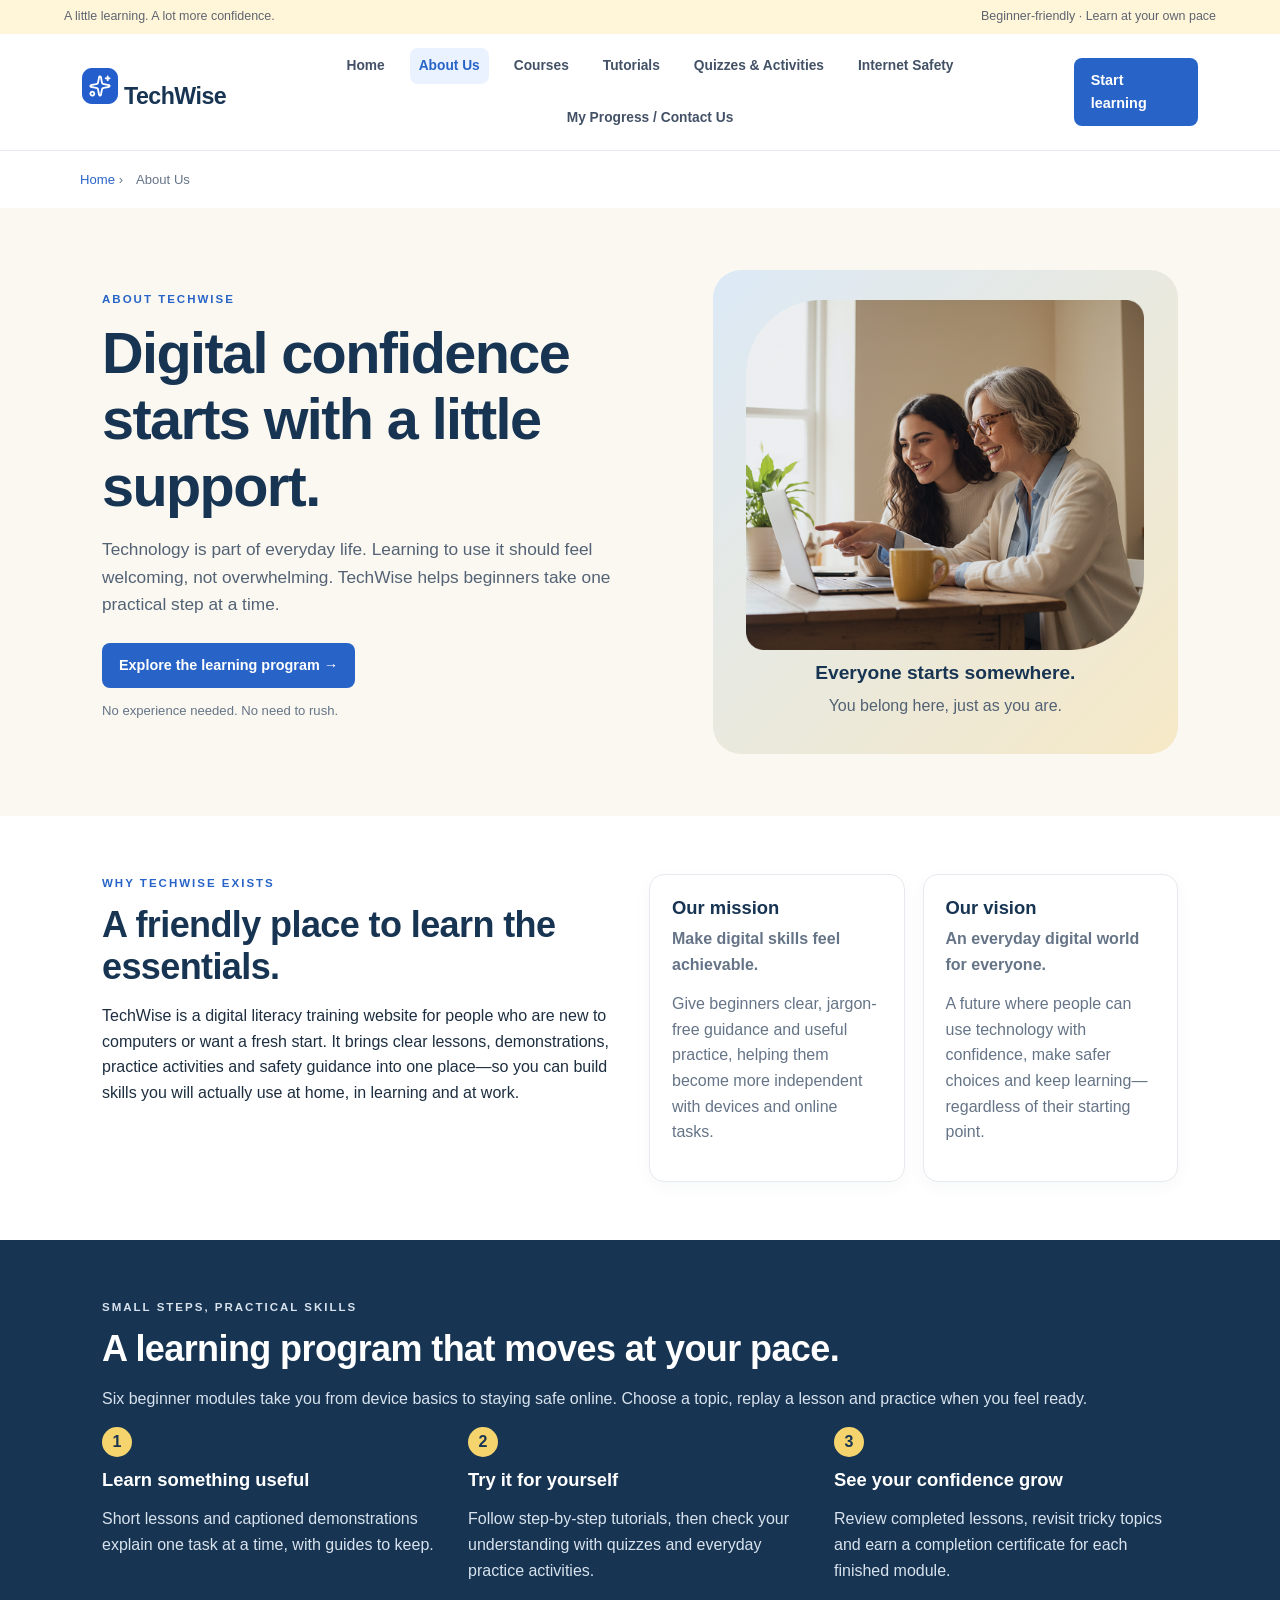
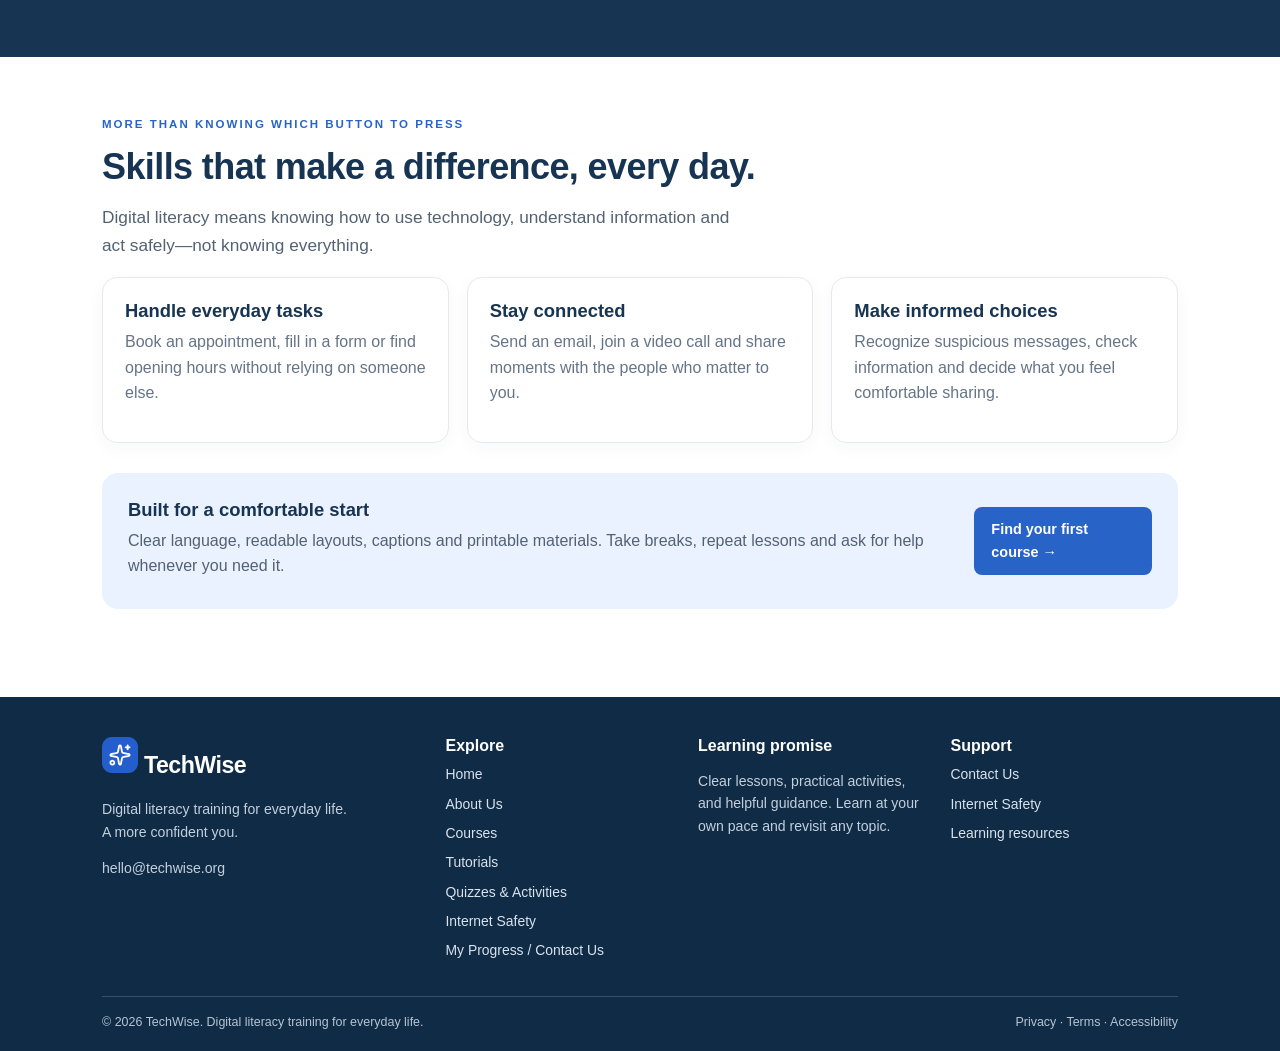
==== about.html @ 16491b6c "updated and added more html pages, and additional images" ====
<!DOCTYPE html>
<html lang="en">
	<head>
		<meta charset="utf-8"/>
		<meta content="width=device-width, initial-scale=1.0" name="viewport"/>
		<title>
			About Us | TechWise
		</title>
		<link href="styles.css" rel="stylesheet"/>
	</head>
	<body>
		<div class="topline">
			<span>
				A little learning. A lot more confidence.
			</span>
			<span>
				Beginner-friendly &middot; Learn at your own pace
			</span>
		</div>
		<header>
			<div class="navwrap">
				<a class="brand" href="index.html">
					<img src="images/techwise-logo.png" alt="TechWise Logo">
					TechWise
				</a>
				<nav>
					<a class="" href="index.html">
						Home
					</a>
					<a class="active" href="about.html">
						About Us
					</a>
					<a class="" href="courses.html">
						Courses
					</a>
					<a class="" href="tutorials.html">
						Tutorials
					</a>
					<a class="" href="quizzes.html">
						Quizzes &amp; Activities
					</a>
					<a class="" href="safety.html">
						Internet Safety
					</a>
					<a class="" href="progress.html">
						My Progress / Contact Us
					</a>
				</nav>
				<a class="nav-cta" href="courses.html">
					Start learning
				</a>
			</div>
		</header>
		<main>
			<div class="container breadcrumb">
				<a href="index.html">
					Home
				</a>
				&rsaquo;　About Us
			</div>
			<section class="hero">
				<div class="container hero-grid">
					<div>
						<p class="eyebrow">
							About TechWise
						</p>
						<h1>
							Digital confidence starts with a little support.
						</h1>
						<p class="lead">
							Technology is part of everyday life. Learning to use it should feel welcoming, not overwhelming. TechWise helps beginners take one practical step at a time.
						</p>
						<div class="actions">
							<a class="btn" href="courses.html">
								Explore the learning program &rarr;
							</a>
						</div>
						<p class="note">
							No experience needed. No need to rush.
						</p>
					</div>
					<div class="hero-art">
						<div>
							<img src="images/learner1.png" alt="Image of a learner" height="350px">
							<strong>
								Everyone starts somewhere.
							</strong>
							<p>
								You belong here, just as you are.
							</p>
						</div>
					</div>
				</div>
			</section>
			<section class="section">
				<div class="container grid two">
					<div>
						<p class="eyebrow">
							Why TechWise exists
						</p>
						<h2>
							A friendly place to learn the essentials.
						</h2>
						<p>
							TechWise is a digital literacy training website for people who are new to computers or want a fresh start. It brings clear lessons, demonstrations, practice activities and safety guidance into one place&mdash;so you can build skills you will actually use at home, in learning and at work.
						</p>
					</div>
					<div class="grid two">
						<div class="card">
							<h3>
								Our mission
							</h3>
							<p>
								<strong>
									Make digital skills feel achievable.
								</strong>
							</p>
							<p>
								Give beginners clear, jargon-free guidance and useful practice, helping them become more independent with devices and online tasks.
							</p>
						</div>
						<div class="card">
							<h3>
								Our vision
							</h3>
							<p>
								<strong>
									An everyday digital world for everyone.
								</strong>
							</p>
							<p>
								A future where people can use technology with confidence, make safer choices and keep learning&mdash;regardless of their starting point.
							</p>
						</div>
					</div>
				</div>
			</section>
			<section class="section navy">
				<div class="container">
					<p class="eyebrow">
						Small steps, practical skills
					</p>
					<h2>
						A learning program that moves at your pace.
					</h2>
					<p>
						Six beginner modules take you from device basics to staying safe online. Choose a topic, replay a lesson and practice when you feel ready.
					</p>
					<div class="steps">
						<div>
							<div class="step-number">
								1
							</div>
							<h3>
								Learn something useful
							</h3>
							<p>
								Short lessons and captioned demonstrations explain one task at a time, with guides to keep.
							</p>
						</div>
						<div>
							<div class="step-number">
								2
							</div>
							<h3>
								Try it for yourself
							</h3>
							<p>
								Follow step-by-step tutorials, then check your understanding with quizzes and everyday practice activities.
							</p>
						</div>
						<div>
							<div class="step-number">
								3
							</div>
							<h3>
								See your confidence grow
							</h3>
							<p>
								Review completed lessons, revisit tricky topics and earn a completion certificate for each finished module.
							</p>
						</div>
					</div>
				</div>
			</section>
			<section class="section">
				<div class="container">
					<p class="eyebrow">
						More than knowing which button to press
					</p>
					<h2>
						Skills that make a difference, every day.
					</h2>
					<p class="lead">
						Digital literacy means knowing how to use technology, understand information and act safely&mdash;not knowing everything.
					</p>
					<div class="grid">
						<div class="card">
							<h3>
								Handle everyday tasks
							</h3>
							<p>
								Book an appointment, fill in a form or find opening hours without relying on someone else.
							</p>
						</div>
						<div class="card">
							<h3>
								Stay connected
							</h3>
							<p>
								Send an email, join a video call and share moments with the people who matter to you.
							</p>
						</div>
						<div class="card">
							<h3>
								Make informed choices
							</h3>
							<p>
								Recognize suspicious messages, check information and decide what you feel comfortable sharing.
							</p>
						</div>
					</div>
					<div class="callout">
						<div>
							<h3>
								Built for a comfortable start
							</h3>
							<p>
								Clear language, readable layouts, captions and printable materials. Take breaks, repeat lessons and ask for help whenever you need it.
							</p>
						</div>
						<a class="btn" href="courses.html">
							Find your first course &rarr;
						</a>
					</div>
				</div>
			</section>
		</main>
		<footer>
			<div class="container">
				<div class="footer-grid">
					<div>
						<div class="brand">
							<img src="images/techwise-logo.png" alt="TechWise Logo">
							TechWise
						</div>
						<p>
							Digital literacy training for everyday life.
							<br/>
							A more confident you.
						</p>
						<p>
							hello@techwise.org
						</p>
					</div>
					<div>
						<h3>
							Explore
						</h3>
						<a href="index.html">
							Home
						</a>
						<a href="about.html">
							About Us
						</a>
						<a href="courses.html">
							Courses
						</a>
						<a href="tutorials.html">
							Tutorials
						</a>
						<a href="quizzes.html">
							Quizzes &amp; Activities
						</a>
						<a href="safety.html">
							Internet Safety
						</a>
						<a href="progress.html">
							My Progress / Contact Us
						</a>
					</div>
					<div>
						<h3>
							Learning promise
						</h3>
						<p>
							Clear lessons, practical activities, and helpful guidance. Learn at your own pace and revisit any topic.
						</p>
					</div>
					<div>
						<h3>
							Support
						</h3>
						<a href="progress.html#contact">
							Contact Us
						</a>
						<a href="safety.html">
							Internet Safety
						</a>
						<a href="tutorials.html">
							Learning resources
						</a>
					</div>
				</div>
				<div class="copyright">
					<span>
						&copy; 2026 TechWise. Digital literacy training for everyday life.
					</span>
					<span>
						Privacy &middot; Terms &middot; Accessibility
					</span>
				</div>
			</div>
		</footer>
	</body>
</html>
---- styles.css ----
:root {
	--navy:#173452;
	--blue:#2864c7;
	--blue2:#eaf2ff;
	--cream:#faf8f1;
	--ink:#1d2e40;
	--muted:#657487;
	--line:#e6e9ee;
	--white:#fff;
	--gold:#f5d46e;
}
* {
	box-sizing:border-box
}
html {
	scroll-behavior:smooth
}
body {
	margin:0;
	font-family:Arial,Helvetica,sans-serif;
	color:var(--ink);
	line-height:1.6;
	background:#fff
}
a {
	color:var(--blue);
	text-decoration:none
}
a:hover {
	text-decoration:underline
}
.topline {
	background:#fff5d9;
	padding:7px 5%;
	font-size:.78rem;
	color:#5e6570;
	display:flex;
	justify-content:space-between;
	gap:12px
}
header {
	background:#fff;
	border-bottom:1px solid var(--line);
	position:sticky;
	top:0;
	z-index:10
}
.navwrap {
	max-width:1160px;
	margin:auto;
	padding:14px 22px;
	display:flex;
	align-items:center;
	justify-content:space-between;
	gap:22px
}
.brand {
	font-size:1.45rem;
	font-weight:800;
	color:var(--navy);
	letter-spacing:-.5px;
	white-space:nowrap
}
.brand span {
	display:inline-grid;
	place-items:center;
	background:var(--blue2);
	color:var(--blue);
	width:30px;
	height:30px;
	border-radius:9px;
	margin-right:7px;
	font-size:1rem
}
nav {
	display:flex;
	align-items:center;
	justify-content:center;
	gap:16px;
	flex-wrap:wrap
}
nav a {
	font-size:.86rem;
	color:#435166;
	font-weight:600;
	padding:7px 9px;
	border-radius:8px
}
nav a.active,nav a:hover {
	background:var(--blue2);
	color:var(--blue);
	text-decoration:none
}
.nav-cta,.btn {
	display:inline-block;
	background:var(--blue);
	color:white;
	padding:11px 17px;
	border-radius:8px;
	font-weight:700;
	font-size:.9rem;
	border:0;
	cursor:pointer
}
.nav-cta:hover,.btn:hover {
	background:#1d4fa5;
	color:white;
	text-decoration:none
}
.btn.secondary {
	background:#fff;
	color:var(--blue);
	border:1px solid #d8e2f4
}
.btn.light {
	background:var(--blue2);
	color:var(--blue)
}
.container {
	max-width:1120px;
	margin:auto;
	padding:0 22px
}
.hero {
	background:var(--cream);
	padding:62px 0
}
.hero-grid {
	display:grid;
	grid-template-columns:1.1fr .9fr;
	gap:42px;
	align-items:center
}
.eyebrow {
	font-size:.72rem;
	letter-spacing:2px;
	text-transform:uppercase;
	color:var(--blue);
	font-weight:800;
	margin:0 0 12px
}
h1,h2,h3 {
	line-height:1.15;
	color:var(--navy);
	margin-top:0
}
h1 {
	font-size:clamp(2.25rem,5vw,3.6rem);
	letter-spacing:-1.6px;
	margin-bottom:15px
}
h2 {
	font-size:clamp(1.65rem,3vw,2.25rem);
	letter-spacing:-.6px;
	margin-bottom:12px
}
h3 {
	font-size:1.15rem;
	margin-bottom:8px
}
.lead {
	font-size:1.08rem;
	color:#536274;
	max-width:650px
}
.hero-art {
	min-height:280px;
	border-radius:28px;
	background:linear-gradient(135deg,#dce9f6,#f6e9c7);
	display:grid;
	place-items:center;
	padding:30px;
	text-align:center;
	position:relative;
	overflow:hidden
}
.hero-art .art-icon {
	font-size:5rem
}
.hero-art strong {
	display:block;
	font-size:1.2rem;
	color:var(--navy)
}
.hero-art p {
	margin:5px 0;
	color:#526174
}
.actions {
	display:flex;
	gap:12px;
	flex-wrap:wrap;
	margin-top:24px
}
.note {
	font-size:.82rem;
	color:var(--muted);
	margin-top:12px
}
.section {
	padding:58px 0
}
.section.cream {
	background:var(--cream)
}
.section.navy {
	background:var(--navy);
	color:white
}
.section.navy h2,.section.navy h3 {
	color:white
}
.section.navy p {
	color:#d8e3ee
}
.section-head {
	display:flex;
	justify-content:space-between;
	align-items:end;
	gap:24px;
	margin-bottom:26px
}
.section-head p {
	color:var(--muted);
	max-width:600px;
	margin:0
}
.grid {
	display:grid;
	grid-template-columns:repeat(3,1fr);
	gap:18px
}
.grid.two {
	grid-template-columns:repeat(2,1fr)
}
.card {
	border:1px solid var(--line);
	border-radius:15px;
	padding:22px;
	background:white;
	box-shadow:0 5px 18px rgba(25,48,75,.035)
}
.card p {
	color:var(--muted);
	margin:8px 0 14px
}
.card .icon {
	width:42px;
	height:42px;
	display:grid;
	place-items:center;
	background:var(--blue2);
	border-radius:12px;
	color:var(--blue);
	font-size:1.35rem;
	margin-bottom:15px
}
.tag {
	display:inline-block;
	background:#f1f5fb;
	color:#42618a;
	padding:5px 9px;
	border-radius:20px;
	font-size:.72rem;
	font-weight:700;
	margin:0 5px 8px 0
}
.meta {
	font-size:.8rem;
	color:var(--muted)
}
.checklist {
	padding-left:18px;
	color:#536274
}
.checklist li {
	margin:7px 0
}
.steps {
	display:grid;
	grid-template-columns:repeat(3,1fr);
	gap:22px
}
.step-number {
	background:var(--gold);
	color:var(--navy);
	width:30px;
	height:30px;
	border-radius:50%;
	display:grid;
	place-items:center;
	font-weight:800;
	margin-bottom:12px
}
.callout {
	background:var(--blue2);
	border-radius:16px;
	padding:26px;
	display:flex;
	justify-content:space-between;
	align-items:center;
	gap:20px;
	margin:30px 0
}
.callout p {
	margin:4px 0;
	color:#526174
}
.progressbar {
	height:9px;
	background:#e9edf3;
	border-radius:10px;
	overflow:hidden;
	margin:12px 0
}
.progressbar span {
	display:block;
	height:100%;
	background:var(--blue);
	border-radius:10px
}
footer {
	background:#102b46;
	color:#d9e3ec;
	padding:40px 0 18px
}
footer .brand {
	color:white
}
.footer-grid {
	display:grid;
	grid-template-columns:1.4fr 1fr 1fr 1fr;
	gap:25px
}
footer h3 {
	color:white;
	font-size:1rem
}
footer a {
	display:block;
	color:#d9e3ec;
	font-size:.87rem;
	margin:7px 0
}
footer p {
	color:#c3d0dc;
	font-size:.88rem
}
.copyright {
	border-top:1px solid #36506a;
	margin-top:28px;
	padding-top:16px;
	font-size:.78rem;
	color:#b6c4d2;
	display:flex;
	justify-content:space-between;
	gap:12px
}
.breadcrumb {
	font-size:.82rem;
	color:var(--muted);
	padding:18px 0
}
.breadcrumb a {
	color:var(--blue)
}
.form-grid {
	display:grid;
	grid-template-columns:1fr 1fr;
	gap:15px
}
label {
	display:block;
	font-weight:700;
	font-size:.88rem;
	margin-bottom:6px
}
input,select,textarea {
	width:100%;
	padding:12px;
	border:1px solid #d8dee8;
	border-radius:8px;
	font:inherit;
	background:white;
	color:var(--ink)
}
textarea {
	min-height:130px;
	resize:vertical
}
.form-field {
	margin-bottom:15px
}
.quiz-option {
	display:block;
	border:1px solid var(--line);
	padding:12px;
	border-radius:9px;
	margin:8px 0;
	cursor:pointer
}
.quiz-option:hover {
	background:var(--blue2)
}
.result {
	padding:14px;
	border-radius:10px;
	background:#f3f7fc;
	margin-top:14px;
	display:none
}
.table-wrap {
	overflow-x:auto
}
table {
	border-collapse:collapse;
	width:100%;
	background:white;
	border:1px solid var(--line);
	border-radius:12px;
	overflow:hidden
}
th,td {
	text-align:left;
	padding:13px 15px;
	border-bottom:1px solid var(--line);
	font-size:.9rem
}
th {
	background:#f1f5fb;
	color:var(--navy)
}
.badge {
	display:inline-block;
	padding:4px 9px;
	border-radius:20px;
	background:#eaf6ef;
	color:#247348;
	font-size:.75rem;
	font-weight:700
}
.safety {
	border-left:4px solid var(--blue);
	padding:12px 16px;
	background:#f5f8fc;
	border-radius:0 10px 10px 0;
	margin:12px 0
}
details {
	border-bottom:1px solid var(--line);
	padding:15px 0
}
summary {
	font-weight:700;
	color:var(--navy);
	cursor:pointer
}
@media(max-width:900px) {
	.navwrap {
		align-items:flex-start;
		flex-wrap:wrap
	}
	nav {
		order:3;
		width:100%;
		justify-content:flex-start
	}
	.hero-grid {
		grid-template-columns:1fr
	}
	.grid {
		grid-template-columns:repeat(2,1fr)
	}
	.footer-grid {
		grid-template-columns:repeat(2,1fr)
	}
}
@media(max-width:600px) {
	.topline {
		display:block
	}
	.grid,.grid.two,.steps,.form-grid {
		grid-template-columns:1fr
	}
	.section-head,.callout {
		display:block
	}
	.callout .btn {
		margin-top:12px
	}
	.footer-grid {
		grid-template-columns:1fr 1fr
	}
	.copyright {
		display:block
	}
	.hero {
		padding:42px 0
	}
	.navwrap {
		padding:12px 16px
	}
	.container {
		padding:0 16px
	}
}
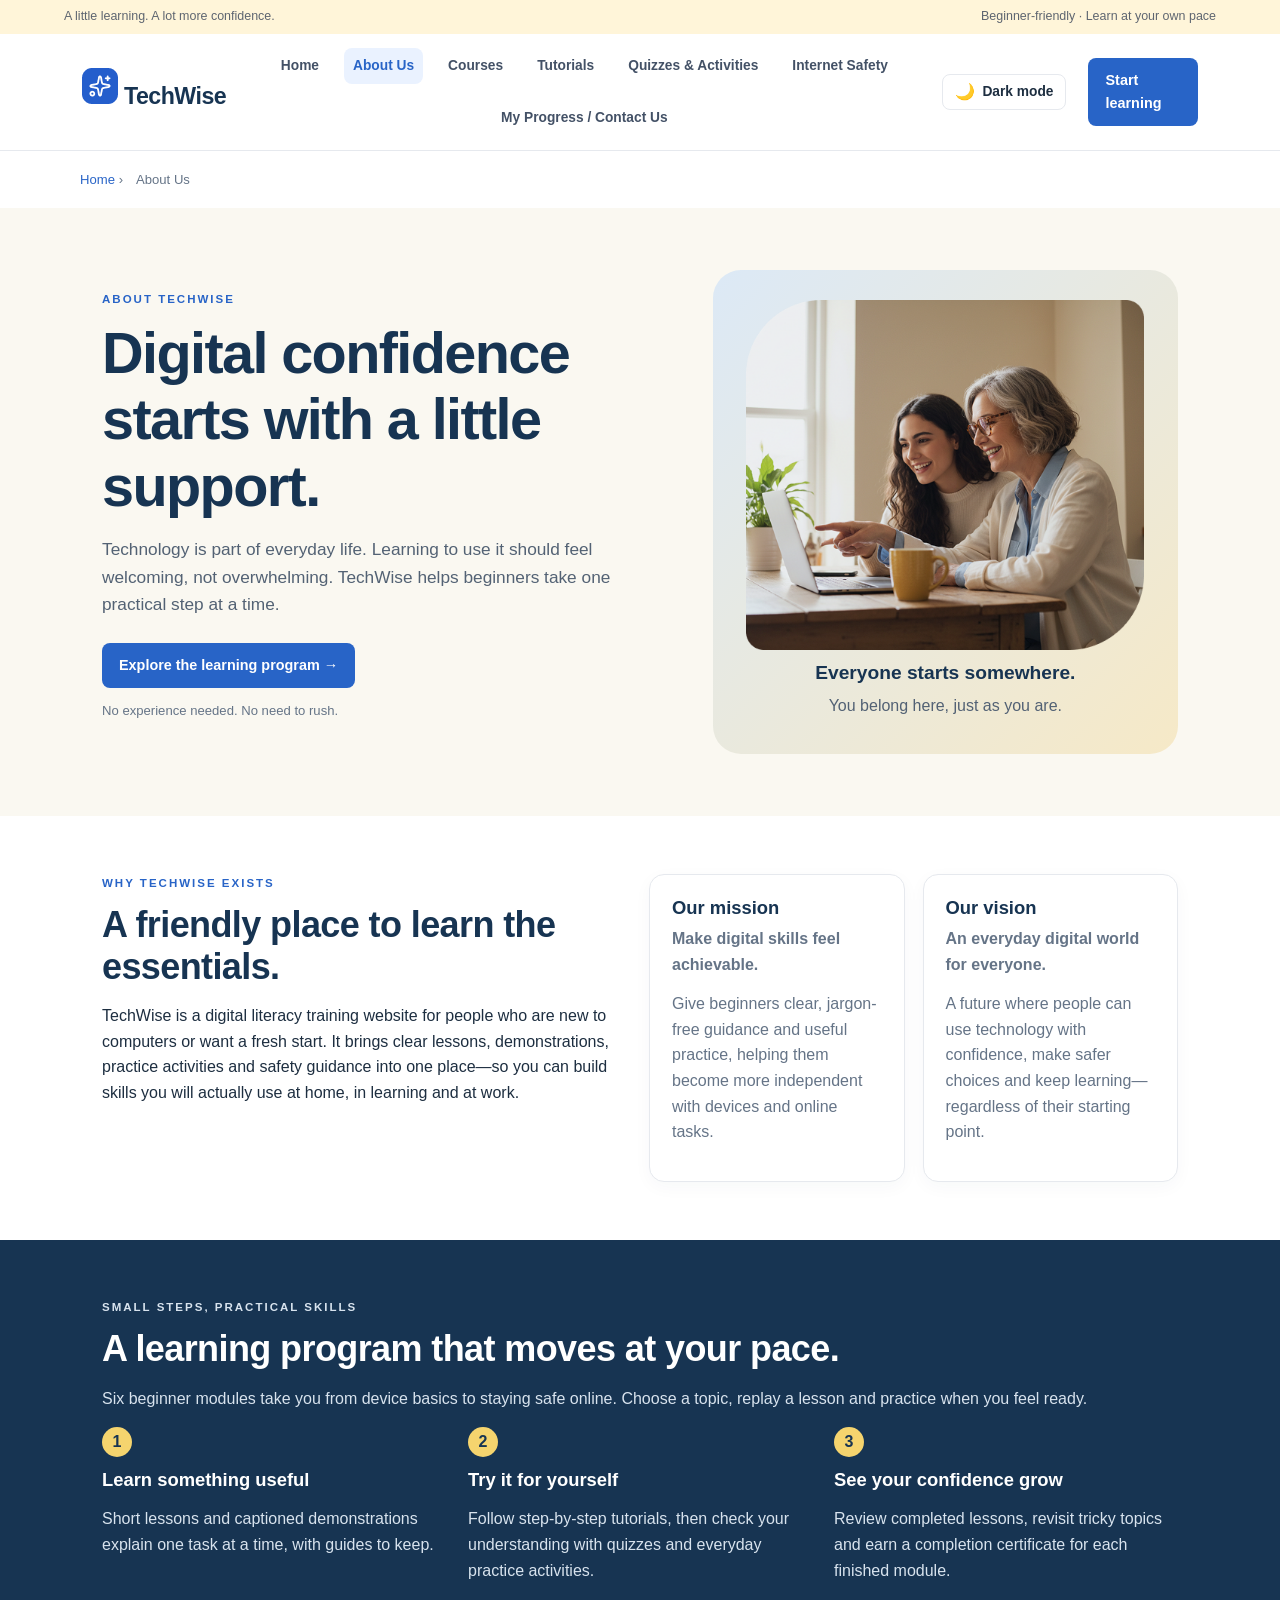
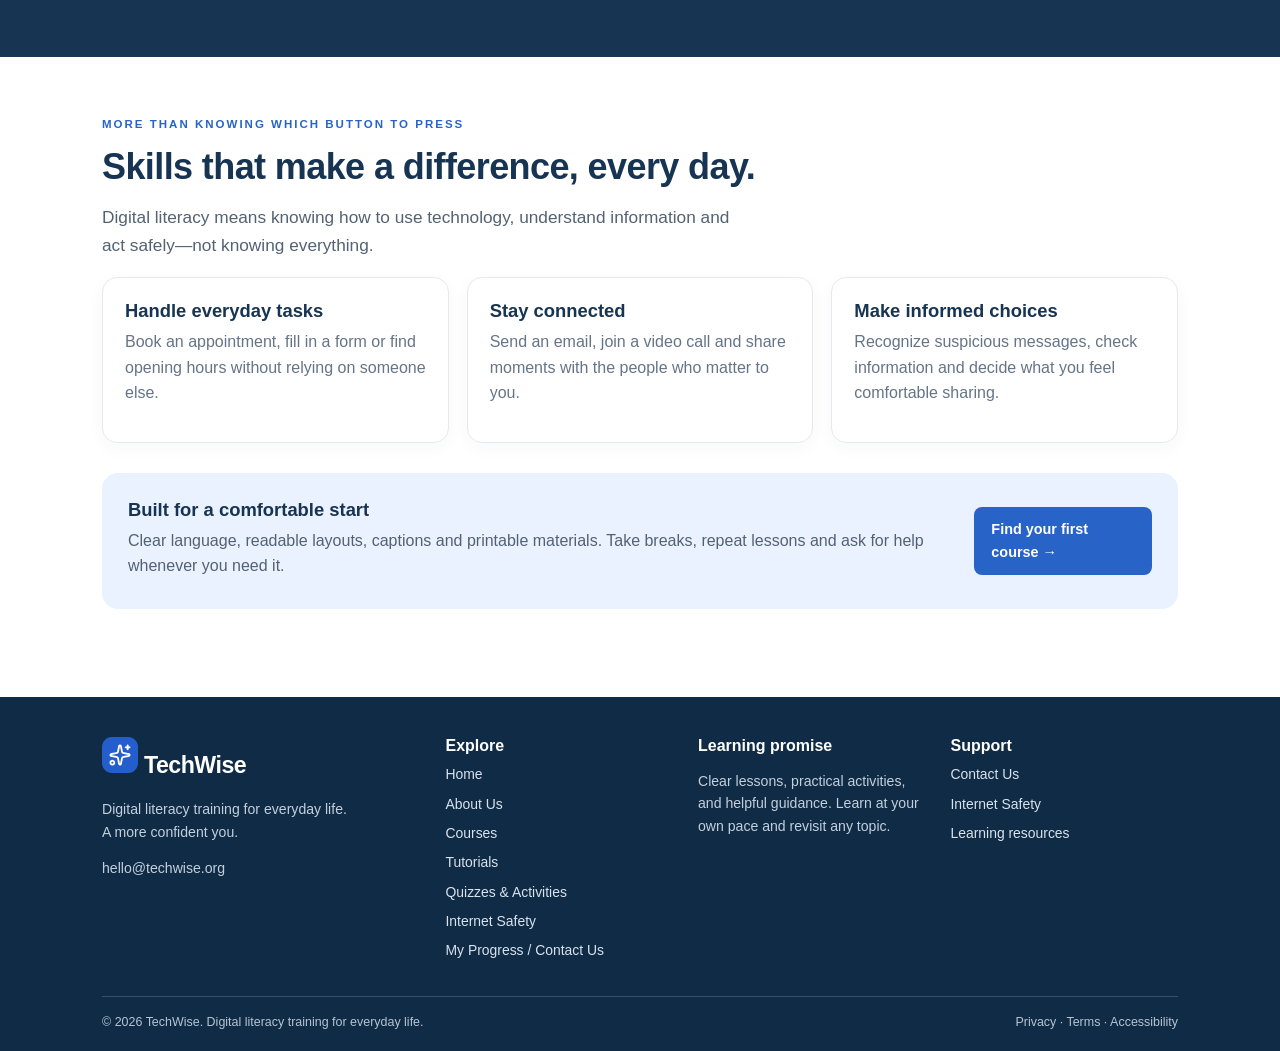
==== commit b28c8336: "attempted adding dark mode feature to all pages" ====
--- a/about.html
+++ b/about.html
@@ -7,6 +7,7 @@
 			About Us | TechWise
 		</title>
 		<link href="styles.css" rel="stylesheet"/>
+		<script src="dark-mode.js" defer></script>
 	</head>
 	<body>
 		<div class="topline">
@@ -46,6 +47,11 @@
 						My Progress / Contact Us
 					</a>
 				</nav>
+				<button class="theme-toggle" id="themeToggle" type="button"
+						aria-label="Switch to dark mode" aria-pressed="false">
+					<span class="theme-icon" aria-hidden="true">🌙</span>
+					<span class="theme-label">Dark mode</span>
+				</button>
 				<a class="nav-cta" href="courses.html">
 					Start learning
 				</a>
--- a/styles.css
+++ b/styles.css
@@ -504,3 +504,84 @@
 		padding:0 16px
 	}
 }
+
+
+/* Theme toggle */
+.theme-toggle {
+	display:inline-flex;
+	align-items:center;
+	justify-content:center;
+	gap:7px;
+	padding:9px 12px;
+	border:1px solid var(--line);
+	border-radius:8px;
+	background:var(--white);
+	color:var(--ink);
+	font:600 .86rem Arial,Helvetica,sans-serif;
+	cursor:pointer;
+	white-space:nowrap;
+	transition:background .2s ease,color .2s ease,border-color .2s ease;
+}
+.theme-toggle:hover { background:var(--blue2); border-color:var(--blue); }
+.theme-toggle:focus-visible { outline:3px solid var(--blue); outline-offset:3px; }
+.theme-icon { font-size:1rem; line-height:1; }
+
+/* TechWise dark mode */
+body.dark-mode {
+	--navy:#dce9f7; --blue:#83adff; --blue2:#203653; --cream:#172638;
+	--ink:#e7edf5; --muted:#aab8c9; --line:#34465b; --white:#1d2d40;
+	background:#101b29; color:var(--ink);
+}
+body.dark-mode header, body.dark-mode .theme-toggle { background:#172638; }
+body.dark-mode .topline { background:#263447; color:#d5dfeb; }
+body.dark-mode header { border-bottom-color:var(--line); }
+body.dark-mode .brand, body.dark-mode h1, body.dark-mode h2,
+body.dark-mode h3, body.dark-mode summary { color:var(--navy); }
+body.dark-mode nav a { color:#c3d0df; }
+body.dark-mode nav a.active, body.dark-mode nav a:hover {
+	background:#203653; color:#a9c7ff;
+}
+body.dark-mode .theme-toggle { color:#e7edf5; border-color:#43566d; }
+body.dark-mode .theme-toggle:hover { background:#263d59; }
+body.dark-mode .hero, body.dark-mode .section.cream { background:#172638; }
+body.dark-mode .section { background:#101b29; }
+body.dark-mode .section.navy { background:#0b1522; color:#e7edf5; }
+body.dark-mode .section.navy h2, body.dark-mode .section.navy h3 { color:#f1f6fc; }
+body.dark-mode .section.navy p { color:#c3d0df; }
+body.dark-mode .lead, body.dark-mode .hero-art p, body.dark-mode .callout p,
+body.dark-mode .checklist { color:#bdc9d8; }
+body.dark-mode .hero-art { background:linear-gradient(135deg,#263d59,#3b3b42); }
+body.dark-mode .hero-art strong { color:#f1f6fc; }
+body.dark-mode .card {
+	background:#1b2b3e; border-color:#34465b;
+	box-shadow:0 5px 18px rgba(0,0,0,.18);
+}
+body.dark-mode .card p, body.dark-mode .section-head p { color:#b5c2d2; }
+body.dark-mode .tag { background:#263d59; color:#c6d9f6; }
+body.dark-mode .callout, body.dark-mode .safety { background:#20334a; color:#e7edf5; }
+body.dark-mode .progressbar { background:#34465b; }
+body.dark-mode input, body.dark-mode select, body.dark-mode textarea {
+	background:#142235; color:#e7edf5; border-color:#465a72;
+}
+body.dark-mode input::placeholder, body.dark-mode textarea::placeholder { color:#9aabc0; }
+body.dark-mode .quiz-option { border-color:#3b5068; color:#e7edf5; }
+body.dark-mode .quiz-option:hover { background:#263d59; }
+body.dark-mode .result { background:#20334a; color:#e7edf5; }
+body.dark-mode table { background:#1b2b3e; border-color:#34465b; color:#e7edf5; }
+body.dark-mode th { background:#263d59; color:#edf4ff; }
+body.dark-mode th, body.dark-mode td { border-bottom-color:#34465b; }
+body.dark-mode .badge { background:#1d4938; color:#a9e3c2; }
+body.dark-mode .breadcrumb { color:#aab8c9; }
+body.dark-mode .breadcrumb a, body.dark-mode a { color:#91b6ff; }
+body.dark-mode .nav-cta, body.dark-mode .btn { background:#376fc4; color:#fff; }
+body.dark-mode .nav-cta:hover, body.dark-mode .btn:hover { background:#285ba8; color:#fff; }
+body.dark-mode .btn.secondary { background:#1b2b3e; color:#a9c7ff; border-color:#465a72; }
+body.dark-mode .btn.light { background:#203653; color:#c6d9ff; }
+body.dark-mode footer { background:#080f18; }
+body.dark-mode footer .brand, body.dark-mode footer h3 { color:#f1f6fc; }
+body.dark-mode footer a { color:#b8d0f5; }
+body.dark-mode footer p { color:#bdc9d8; }
+body.dark-mode .copyright { border-top-color:#34465b; color:#9eafc2; }
+body.dark-mode details { border-bottom-color:#34465b; }
+body.dark-mode .step-number { color:#173452; }
+@media(max-width:900px) { .theme-toggle { order:2; } }
